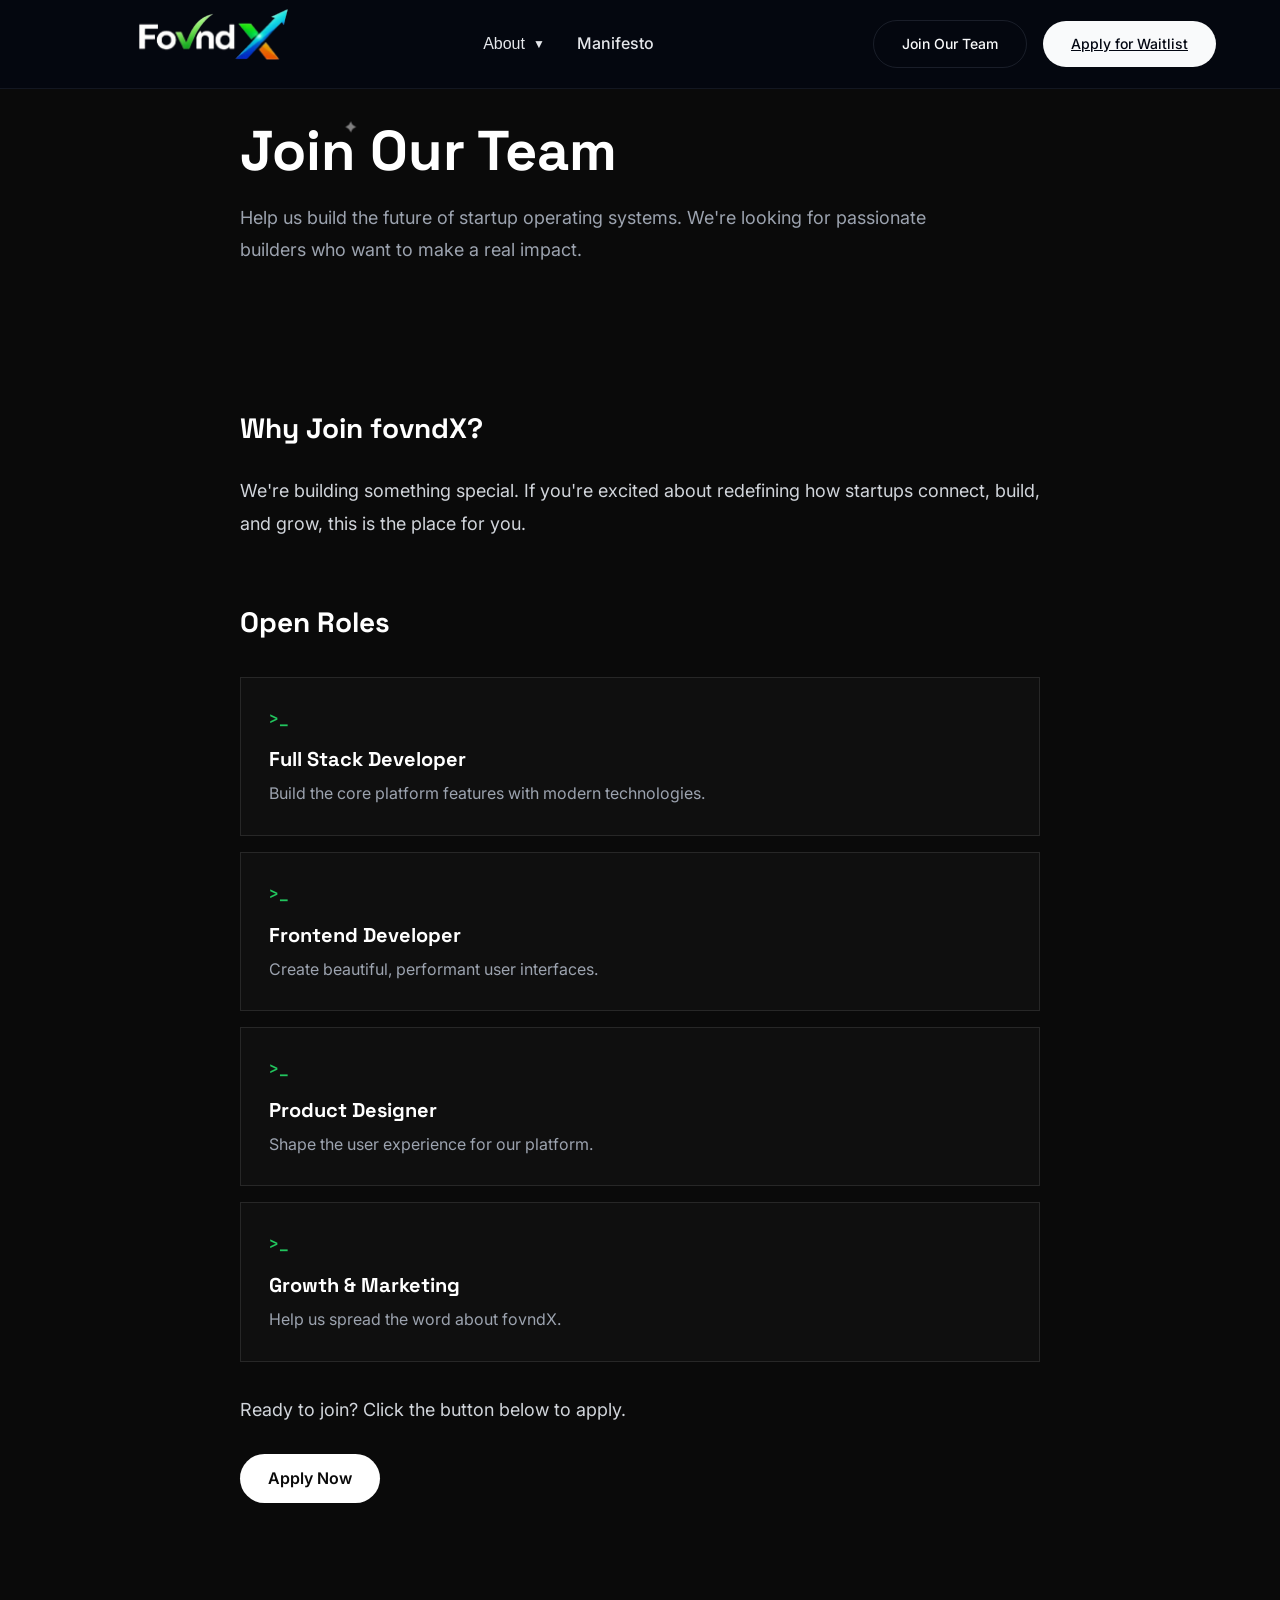
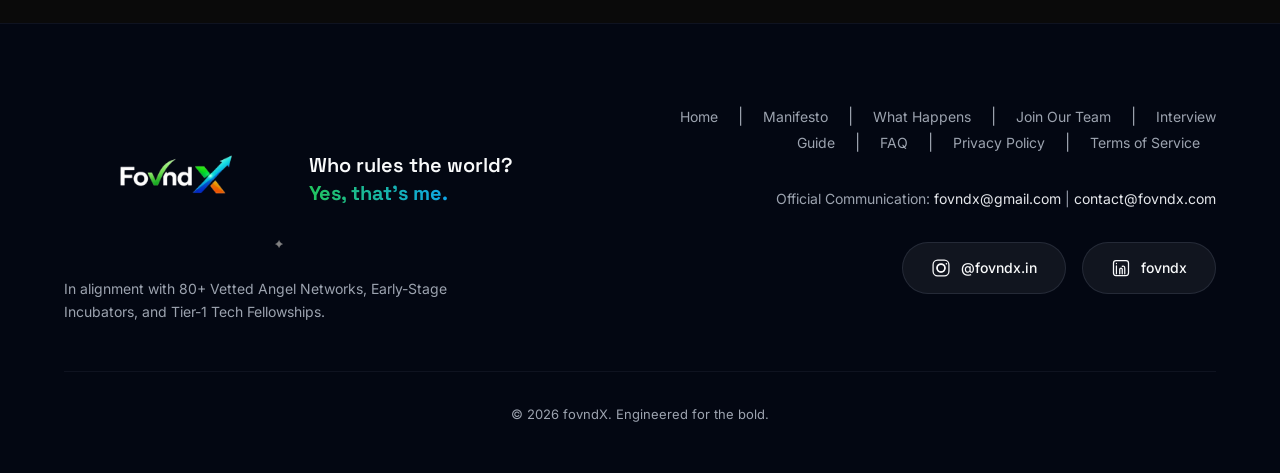
==== apply.html @ 173438e8 "Add files via upload" ====
<!DOCTYPE html>
<html lang="en">
<head>
    <meta charset="UTF-8">
    <meta name="viewport" content="width=device-width, initial-scale=1.0">
    <title>Join Our Team | fovndX</title>
    <link href="https://fonts.googleapis.com/css2?family=Inter:wght@300;400;500;600;700&family=Space+Grotesk:wght@400;500;600;700&family=JetBrains+Mono:wght@400;500;600;700&display=swap" rel="stylesheet">
    <link rel="stylesheet" href="styles.css">
</head>
<body>
    <!-- Navbar -->
    <nav class="navbar">
        <div class="container">
            <div class="navbar-content">
                <div class="logo">
                    <a href="index.html"><img src="fovndx-logo.png" alt="fovndX Logo" class="logo-img"></a>
                </div>
                <div class="nav-links">
                    <div class="nav-dropdown">
                        <button class="nav-dropdown-btn">About <span class="dropdown-arrow">▼</span></button>
                        <div class="nav-dropdown-menu">
                            <a href="what-happens.html" class="nav-dropdown-item">What Happens at fovndX?</a>
                            <a href="apply.html" class="nav-dropdown-item">Join Our Team</a>
                            <a href="interview-guide.html" class="nav-dropdown-item">Interview Guide</a>
                            <a href="faq.html" class="nav-dropdown-item">FAQ</a>
                        </div>
                    </div>
                    <a href="index.html#manifesto" class="nav-link">Manifesto</a>
                </div>
                <div class="nav-buttons">
                    <a href="https://docs.google.com/forms/d/e/1FAIpQLSdrwDmT7ADW0hNwKk0fHFYaaN4RCf4Vatu7eyeGnV5HH7CukA/viewform?usp=publish-editor" target="_blank" rel="noopener noreferrer" class="btn-secondary">Join Our Team</a>
                    <a href="apply.html" class="btn-waitlist">Apply for Waitlist</a>
                </div>
            </div>
        </div>
    </nav>

    <!-- Hero -->
    <section class="page-hero">
        <div class="container">
            <div class="page-hero-content">
                <h1 class="page-title">Join Our Team</h1>
                <p class="page-subtitle">Help us build the future of startup operating systems. We're looking for passionate builders who want to make a real impact.</p>
            </div>
        </div>
    </section>

    <!-- Content -->
    <section class="page-content">
        <div class="container">
            <div class="content-wrapper">
                <h2 class="section-heading">Why Join fovndX?</h2>
                <p class="content-paragraph">We're building something special. If you're excited about redefining how startups connect, build, and grow, this is the place for you.</p>
                
                <h2 class="section-heading">Open Roles</h2>
                <div class="apply-options">
                    <div class="apply-option">
                        <div class="apply-option-label">>_</div>
                        <div class="apply-option-title">Full Stack Developer</div>
                        <div class="apply-option-desc">Build the core platform features with modern technologies.</div>
                    </div>
                    <div class="apply-option">
                        <div class="apply-option-label">>_</div>
                        <div class="apply-option-title">Frontend Developer</div>
                        <div class="apply-option-desc">Create beautiful, performant user interfaces.</div>
                    </div>
                    <div class="apply-option">
                        <div class="apply-option-label">>_</div>
                        <div class="apply-option-title">Product Designer</div>
                        <div class="apply-option-desc">Shape the user experience for our platform.</div>
                    </div>
                    <div class="apply-option">
                        <div class="apply-option-label">>_</div>
                        <div class="apply-option-title">Growth & Marketing</div>
                        <div class="apply-option-desc">Help us spread the word about fovndX.</div>
                    </div>
                </div>

                <p class="content-paragraph">Ready to join? Click the button below to apply.</p>

                <a href="https://docs.google.com/forms/d/e/1FAIpQLSdrwDmT7ADW0hNwKk0fHFYaaN4RCf4Vatu7eyeGnV5HH7CukA/viewform?usp=publish-editor" target="_blank" class="btn-primary">Apply Now</a>
            </div>
        </div>
    </section>

    <!-- Footer -->
    <footer class="footer">
        <div class="container">
            <div class="footer-content">
                <div class="footer-top">
                    <div class="footer-left">
                        <div class="footer-logo-section">
                            <img src="fovndx-logo.png" alt="fovndX Logo" class="footer-logo-img">
                            <div class="footer-tagline">
                                Who rules the world?
                                <br>
                                <span class="tagline-highlight">Yes, that's me.</span>
                            </div>
                        </div>
                        <div class="footer-metrics">
                            <p>In alignment with 80+ Vetted Angel Networks, Early-Stage Incubators, and Tier-1 Tech Fellowships.</p>
                        </div>
                    </div>
                    <div class="footer-right">
                        <div class="footer-links">
                            <a href="index.html">Home</a>
                            <span>|</span>
                            <a href="index.html#manifesto">Manifesto</a>
                            <span>|</span>
                            <a href="what-happens.html">What Happens</a>
                            <span>|</span>
                            <a href="apply.html">Join Our Team</a>
                            <span>|</span>
                            <a href="interview-guide.html">Interview Guide</a>
                            <span>|</span>
                            <a href="faq.html">FAQ</a>
                            <span>|</span>
                            <a href="privacy.html">Privacy Policy</a>
                            <span>|</span>
                            <a href="terms.html">Terms of Service</a>
                        </div>
                        <div class="footer-contact">
                            <p>Official Communication: <a href="mailto:fovndx@gmail.com">fovndx@gmail.com</a> | <a href="mailto:contact@fovndx.com">contact@fovndx.com</a></p>
                        </div>
 <div class="footer-social">
                            <a href="https://www.instagram.com/fovndx.in?igsh=MXc3Mmk2a292dWlkcA==" target="_blank" rel="noopener noreferrer" class="social-link">
                                <svg class="social-icon" width="20" height="20" viewBox="0 0 24 24" fill="none" xmlns="http://www.w3.org/2000/svg">
                                    <path d="M12 7C9.23858 7 7 9.23858 7 12C7 14.7614 9.23858 17 12 17C14.7614 17 17 14.7614 17 12C17 9.23858 14.7614 7 12 7Z" stroke="currentColor" stroke-width="1.5"/>
                                    <path d="M18.5 8C18.8978 8 19.5 7.39782 19.5 7C19.5 6.60218 18.8978 6 18.5 6C18.1022 6 17.5 6.60218 17.5 7C17.5 7.39782 18.1022 8 18.5 8Z" fill="currentColor"/>
                                    <path d="M7.5 12C7.5 9.51472 9.51472 7.5 12 7.5C14.4853 7.5 16.5 9.51472 16.5 12C16.5 14.4853 14.4853 16.5 12 16.5C9.51472 16.5 7.5 14.4853 7.5 12Z" stroke="currentColor" stroke-width="1.5"/>
                                    <path d="M16 2.5H8C4.96243 2.5 2.5 4.96243 2.5 8V16C2.5 19.0376 4.96243 21.5 8 21.5H16C19.0376 21.5 21.5 19.0376 21.5 16V8C21.5 4.96243 19.0376 2.5 16 2.5Z" stroke="currentColor" stroke-width="1.5"/>
                                </svg>
                                <span class="social-text">@fovndx.in</span>
                            </a>
                            <a href="https://www.linkedin.com/company/fovndx/" target="_blank" rel="noopener noreferrer" class="social-link">
                                <svg class="social-icon" width="20" height="20" viewBox="0 0 24 24" fill="none" xmlns="http://www.w3.org/2000/svg">
                                    <path d="M6.5 9.5V19" stroke="currentColor" stroke-width="1.5" stroke-linecap="round"/>
                                    <path d="M6.5 6.5V6.6" stroke="currentColor" stroke-width="1.5" stroke-linecap="round"/>
                                    <path d="M10.5 19V13.5C10.5 11.5 13.5 11.5 13.5 13.5V19" stroke="currentColor" stroke-width="1.5" stroke-linecap="round"/>
                                    <path d="M13.5 10C14.5 9.5 16.5 9.5 16.5 12V19" stroke="currentColor" stroke-width="1.5" stroke-linecap="round"/>
                                    <path d="M6 3H18C19.6569 3 21 4.34315 21 6V18C21 19.6569 19.6569 21 18 21H6C4.34315 21 3 19.6569 3 18V6C3 4.34315 4.34315 3 6 3Z" stroke="currentColor" stroke-width="1.5"/>
                                </svg>
                                <span class="social-text">fovndx</span>
                            </a>
                        </div>
                    </div>
                </div>
                <div class="footer-copyright">
                    <p>© 2026 fovndX. Engineered for the bold.</p>
                </div>
            </div>
        </div>
    </footer>

    <script src="script.js"></script>
</body>
</html>
---- styles.css ----
* {
    margin: 0;
    padding: 0;
    box-sizing: border-box;
}

:root {
    --bg-primary: #030712;
    --bg-secondary: #020617;
    --bg-tertiary: #0f172a;
    --text-primary: #f9fafb;
    --text-secondary: #e5e7eb;
    --text-muted: #9ca3af;
    --border-color: rgba(148, 163, 184, 0.15);
    --border-subtle: rgba(148, 163, 184, 0.08);
    --glass-bg: rgba(15, 23, 42, 0.85);
    --glass-border: rgba(148, 163, 184, 0.1);
    --accent-primary: #22c55e;
    --accent-secondary: #4ade80;
    --accent-gradient: #22c55e;
    --shadow-soft: 0 10px 40px rgba(0, 0, 0, 0.4);
    --shadow-medium: 0 20px 60px rgba(0, 0, 0, 0.5);
}

html {
    scroll-behavior: smooth;
    -webkit-overflow-scrolling: touch;
    scroll-padding-top: 100px;
}

body {
    font-family: -apple-system, BlinkMacSystemFont, 'SF Pro Display', 'Inter', 'Helvetica Neue', sans-serif;
    background-color: var(--bg-primary);
    color: var(--text-primary);
    line-height: 1.6;
    overflow-x: hidden;
    margin: 0;
    padding: 0;
    -webkit-font-smoothing: antialiased;
    -moz-osx-font-smoothing: grayscale;
}

.container {
    max-width: 1200px;
    margin: 0 auto;
    padding: 0 24px;
}

/* Navbar */
.navbar {
    position: fixed;
    top: 0;
    left: 0;
    right: 0;
    z-index: 1000;
    background: rgba(3, 7, 18, 0.75);
    backdrop-filter: blur(20px);
    -webkit-backdrop-filter: blur(20px);
    border-bottom: 1px solid rgba(148, 163, 184, 0.1);
    margin: 0;
    padding: 0;
    transform: translateY(0);
    transition: all 0.5s cubic-bezier(0.25, 0.46, 0.45, 0.94);
}

.navbar.hidden {
    transform: translateY(-100%);
}

.navbar.scrolled {
    background: rgba(3, 7, 18, 0.92);
    border-bottom: 1px solid rgba(148, 163, 184, 0.15);
}

.navbar-content {
    display: flex;
    justify-content: space-between;
    align-items: center;
    padding: 0;
    height: 88px;
    transition: height 0.5s cubic-bezier(0.25, 0.46, 0.45, 0.94);
}

.navbar.scrolled .navbar-content {
    height: 72px;
}

.logo {
    display: flex;
    align-items: center;
}

.logo-img {
    width: 200px;
    height: auto;
    transform-origin: left;
    transform: scale(1.5);
    object-fit: contain;
    transition: transform 0.5s cubic-bezier(0.25, 0.46, 0.45, 0.94);
}

.navbar.scrolled .logo-img {
    transform: scale(1.3);
}

.nav-links {
    display: flex;
    gap: 8px;
}

.nav-dropdown {
    position: relative;
}

.nav-dropdown-btn {
    background: transparent;
    border: none;
    color: var(--text-secondary);
    font-size: 16px;
    font-weight: 500;
    cursor: pointer;
    display: flex;
    align-items: center;
    gap: 8px;
    padding: 8px 0;
    transition: color 0.3s ease;
}

.nav-dropdown-btn:hover {
    color: var(--text-primary);
}

.dropdown-arrow {
    font-size: 12px;
    transition: transform 0.3s ease;
}

.nav-dropdown:hover .dropdown-arrow {
    transform: rotate(180deg);
}

.nav-dropdown-menu {
    position: absolute;
    top: 100%;
    left: 0;
    margin-top: 8px;
    background: rgba(15, 23, 42, 0.6);
    backdrop-filter: blur(20px);
    -webkit-backdrop-filter: blur(20px);
    border: 1px solid var(--border-color);
    border-radius: 12px;
    min-width: 240px;
    padding: 8px 0;
    opacity: 0;
    visibility: hidden;
    transform: translateY(-10px);
    transition: all 0.3s ease;
    box-shadow: 0 10px 40px rgba(0,0,0,0.4);
    z-index: 1000;
}

.nav-dropdown:hover .nav-dropdown-menu {
    opacity: 1;
    visibility: visible;
    transform: translateY(0);
}

.nav-dropdown-item {
    display: block;
    padding: 12px 20px;
    color: var(--text-secondary);
    text-decoration: none;
    font-size: 15px;
    transition: all 0.2s ease;
}

.nav-dropdown-item:hover {
    color: var(--text-primary);
    background: rgba(34, 197, 94, 0.08);
}

.nav-link {
    color: var(--text-secondary);
    font-size: 16px;
    font-weight: 500;
    text-decoration: none;
    padding: 8px 0;
    transition: color 0.3s ease;
}

.nav-link:hover {
    color: var(--text-primary);
}

.nav-links {
    display: flex;
    gap: 32px;
    align-items: center;
}

.nav-role-btn {
    background: transparent;
    border: 1px solid transparent;
    color: var(--text-secondary);
    padding: 10px 20px;
    border-radius: 100px;
    font-size: 14px;
    font-weight: 500;
    cursor: pointer;
    transition: all 0.3s ease;
}

.nav-role-btn:hover {
    color: var(--text-primary);
    background: rgba(255, 255, 255, 0.05);
    border-color: rgba(255, 255, 255, 0.1);
}

.nav-role-btn.active {
    color: #22c55e;
    background: rgba(34, 197, 94, 0.1);
    border-color: rgba(34, 197, 94, 0.2);
}

.nav-buttons {
    display: flex;
    gap: 16px;
    align-items: center;
}

.btn-secondary {
    background: transparent;
    border: 1px solid var(--border-color);
    color: var(--text-primary);
    padding: 12px 28px;
    border-radius: 100px;
    font-size: 14px;
    font-weight: 500;
    cursor: pointer;
    transition: all 0.3s ease;
    text-decoration: none;
}

.btn-secondary:hover {
    background: var(--bg-tertiary);
    border-color: rgba(255, 255, 255, 0.15);
    transform: translateY(-1px);
}

.btn-waitlist {
    background: var(--text-primary);
    border: none;
    color: var(--bg-primary);
    padding: 12px 28px;
    border-radius: 100px;
    font-size: 14px;
    font-weight: 500;
    cursor: pointer;
    transition: all 0.3s ease;
}

.btn-waitlist:hover {
    transform: translateY(-1px);
    background: #e4e4e7;
}

.btn-primary {
    background: #ffffff;
    border: none;
    color: #000000;
    padding: 16px 40px;
    border-radius: 100px;
    font-size: 16px;
    font-weight: 700;
    cursor: pointer;
    transition: all 0.3s ease;
    text-decoration: none;
}

.btn-primary:hover {
    transform: translateY(-2px);
    box-shadow: 0 10px 40px rgba(255, 255, 255, 0.15);
    background: #f0f0f0;
}

/* Hero Section */
.hero {
    padding: 180px 0 120px;
    min-height: 100vh;
    display: flex;
    align-items: center;
    position: relative;
    overflow: hidden;
    background: radial-gradient(ellipse at top, #0a0a0a 0%, #000000 70%);
}

.hero::before {
    content: '';
    position: absolute;
    top: 0;
    left: 0;
    right: 0;
    bottom: 0;
    background: radial-gradient(circle at 50% -20%, rgba(255,255,255,0.03) 0%, transparent 50%);
    pointer-events: none;
}

/* Faded Background Text */
.faded-bg-text {
    position: absolute;
    inset: 0;
    pointer-events: none;
    z-index: 0;
    overflow: hidden;
    display: flex;
    flex-direction: column;
    justify-content: flex-start;
    align-items: center;
    padding-top: 120px;
    gap: 20px;
}

.bg-line {
    font-family: 'Space Grotesk', sans-serif;
    font-weight: 700;
    font-style: italic;
    font-size: clamp(60px, 12vw, 140px);
    color: transparent;
    white-space: nowrap;
    user-select: none;
    text-transform: uppercase;
    letter-spacing: 0.05em;
    background-image: 
        radial-gradient(circle, rgba(255,255,255,0.15) 1px, transparent 1px),
        linear-gradient(135deg, rgba(255,255,255,0.2), rgba(200,200,200,0.12), rgba(255,255,255,0.2));
    background-size: 8px 8px, 200% 200%;
    -webkit-background-clip: text;
    background-clip: text;
    width: max-content;
    animation: 
        gradientPulse 8s ease-in-out infinite,
        scrollLeft 35s linear infinite;
    opacity: 0.3;
}

.line-2 {
    animation: 
        gradientPulse 8s ease-in-out infinite reverse,
        scrollRight 35s linear infinite;
}

@keyframes scrollLeft {
    0% {
        transform: translateX(0);
    }
    100% {
        transform: translateX(-50%);
    }
}

@keyframes scrollRight {
    0% {
        transform: translateX(-50%);
    }
    100% {
        transform: translateX(0);
    }
}

@keyframes gradientPulse {
    0%, 100% {
        background-position: 0% 0%, 0% 0%;
    }
    50% {
        background-position: 100% 100%, 100% 100%;
    }
}

.hero-content {
    text-align: center;
    max-width: 1100px;
    margin: 0 auto;
    position: relative;
    z-index: 10;
}

.hero-tagline {
    margin-bottom: 28px;
}

.hero-pill {
    display: inline-block;
    background: rgba(34, 197, 94, 0.1);
    border: 1px solid rgba(34, 197, 94, 0.2);
    padding: 10px 24px;
    border-radius: 100px;
    font-size: 12px;
    font-weight: 700;
    text-transform: uppercase;
    letter-spacing: 0.15em;
    color: #22c55e;
}

@keyframes goldShine {
    0%, 100% {
        background-position: 0% 50%;
    }
    50% {
        background-position: 100% 50%;
    }
}

.hero-headline {
    display: flex;
    flex-direction: column;
    align-items: center;
    justify-content: center;
}

.hero-headline h1 {
    font-size: clamp(36px, 7vw, 96px);
    font-weight: 700;
    line-height: 0.95;
    letter-spacing: -0.03em;
    margin-bottom: 16px;
}

.hero-headline h1:first-child {
    font-family: 'Inter', sans-serif;
    font-weight: 900;
    white-space: nowrap;
}

.hero-headline h1:last-child {
    font-family: 'Space Grotesk', sans-serif;
}

.gradient-text {
    background: var(--accent-primary);
    -webkit-background-clip: text;
    -webkit-text-fill-color: transparent;
    background-clip: text;
}

.hero-subheadline {
    font-size: 18px;
    color: var(--text-primary);
    max-width: 720px;
    margin: 32px auto 56px;
    line-height: 1.8;
}

/* Interaction Matrix */
.interaction-matrix {
    background: rgba(10, 10, 10, 0.8);
    backdrop-filter: blur(40px);
    border: 1px solid var(--border-color);
    border-radius: 32px;
    padding: 48px;
    max-width: 640px;
    margin: 0 auto;
    box-shadow: var(--shadow-soft), var(--shadow-glow);
    position: relative;
    overflow: hidden;
}

.interaction-matrix::before {
    content: '';
    position: absolute;
    inset: 0;
    background: radial-gradient(circle at 50% 0%, rgba(255,255,255,0.03) 0%, transparent 50%);
    opacity: 0;
    transition: opacity 0.5s ease;
    pointer-events: none;
}

.interaction-matrix:hover::before {
    opacity: 1;
}

.role-tabs {
    display: flex;
    gap: 8px;
    margin-bottom: 24px;
    background: rgba(255,255,255,0.03);
    padding: 6px;
    border-radius: 16px;
    border: 1px solid var(--border-subtle);
}

.role-tab {
    flex: 1;
    background: transparent;
    border: none;
    color: var(--text-secondary);
    padding: 12px 20px;
    border-radius: 12px;
    font-size: 14px;
    font-weight: 500;
    cursor: pointer;
    transition: all 0.3s ease;
}

.role-tab:hover {
    color: var(--text-primary);
    background: rgba(255,255,255,0.04);
}

.role-tab.active {
    background: rgba(255,255,255,0.08);
    color: var(--text-primary);
}

.email-input-container {
    display: flex;
    gap: 12px;
}

.email-input {
    flex: 1;
    background: rgba(255,255,255,0.04);
    border: 1px solid var(--border-subtle);
    color: var(--text-primary);
    padding: 16px 20px;
    border-radius: 16px;
    font-size: 16px;
    outline: none;
    transition: all 0.3s ease;
}

.email-input::placeholder {
    color: var(--text-muted);
}

.email-input:focus {
    border-color: rgba(255,255,255,0.2);
    background: rgba(255,255,255,0.06);
}

.micro-consent {
    margin-top: 20px;
    font-size: 13px;
    color: var(--text-muted);
}

/* Scroll Animations */
.scroll-animate {
    opacity: 0;
    transform: translateY(30px);
    transition: opacity 0.8s cubic-bezier(0.25, 0.46, 0.45, 0.94),
                transform 0.8s cubic-bezier(0.25, 0.46, 0.45, 0.94);
}

.scroll-animate.visible {
    opacity: 1;
    transform: translateY(0);
}

.scroll-animate-left {
    opacity: 0;
    transform: translateX(-30px);
    transition: opacity 0.8s cubic-bezier(0.25, 0.46, 0.45, 0.94),
                transform 0.8s cubic-bezier(0.25, 0.46, 0.45, 0.94);
}

.scroll-animate-left.visible {
    opacity: 1;
    transform: translateX(0);
}

.scroll-animate-right {
    opacity: 0;
    transform: translateX(30px);
    transition: opacity 0.8s cubic-bezier(0.25, 0.46, 0.45, 0.94),
                transform 0.8s cubic-bezier(0.25, 0.46, 0.45, 0.94);
}

.scroll-animate-right.visible {
    opacity: 1;
    transform: translateX(0);
}

.scroll-animate-up {
    opacity: 0;
    transform: translateY(40px);
    transition: opacity 0.8s cubic-bezier(0.25, 0.46, 0.45, 0.94),
                transform 0.8s cubic-bezier(0.25, 0.46, 0.45, 0.94);
}

.scroll-animate-up.visible {
    opacity: 1;
    transform: translateY(0);
}

.scroll-animate-scale {
    opacity: 0;
    transform: scale(0.95);
    transition: opacity 0.8s cubic-bezier(0.25, 0.46, 0.45, 0.94),
                transform 0.8s cubic-bezier(0.25, 0.46, 0.45, 0.94);
}

.scroll-animate-scale.visible {
    opacity: 1;
    transform: scale(1);
}

/* Infrastructure Shift */
.infrastructure-shift {
    padding: 120px 0;
    background: var(--bg-primary);
    position: relative;
}

.infrastructure-shift::before {
    content: '';
    position: absolute;
    top: 0;
    left: 0;
    right: 0;
    bottom: 0;
    background: radial-gradient(circle at 20% 50%, rgba(255,255,255,0.02) 0%, transparent 50%);
    pointer-events: none;
}

.infrastructure-shift .shift-content {
    background: linear-gradient(145deg, rgba(10, 10, 10, 0.6), rgba(5, 5, 5, 0.8));
    border: 1px solid var(--border-color);
    border-radius: 40px;
    padding: 80px;
    display: grid;
    grid-template-columns: 1.1fr 0.9fr;
    gap: 80px;
    align-items: center;
    position: relative;
    overflow: hidden;
}

.infrastructure-shift .shift-content::before {
    content: '';
    position: absolute;
    inset: 0;
    background: radial-gradient(circle at 0% 0%, rgba(255,255,255,0.03) 0%, transparent 40%);
    pointer-events: none;
}

.shift-left {
    display: flex;
    flex-direction: column;
    position: relative;
    z-index: 1;
}

.eyebrow {
    font-size: 12px;
    color: #22c55e;
    letter-spacing: 0.15em;
    text-transform: uppercase;
    margin-bottom: 20px;
    font-weight: 700;
}

@keyframes eyebrowShine {
    0%, 100% {
        background-position: 0% 50%;
    }
    50% {
        background-position: 100% 50%;
    }
}

.shift-heading {
    font-size: clamp(36px, 4vw, 52px);
    font-weight: 600;
    line-height: 1.1;
    margin-bottom: 32px;
    letter-spacing: -0.02em;
}

.roast-body p {
    font-size: 18px;
    color: var(--text-secondary);
    margin-bottom: 24px;
    line-height: 1.7;
}

.roast-closing {
    font-size: 18px !important;
    color: var(--text-primary) !important;
    margin-top: 40px;
    padding-top: 40px;
    border-top: 1px solid var(--border-subtle);
}

.shift-right {
    display: flex;
    justify-content: center;
    position: relative;
    z-index: 1;
}

.comparison-card {
    background: rgba(255,255,255,0.02);
    border: 1px solid var(--border-color);
    border-radius: 32px;
    padding: 40px;
    width: 100%;
    position: relative;
    overflow: hidden;
}

.comparison-card::before {
    content: '';
    position: absolute;
    top: 0;
    left: 0;
    right: 0;
    bottom: 0;
    background: var(--accent-gradient);
    opacity: 0.03;
    pointer-events: none;
}

.comparison-header {
    display: flex;
    justify-content: space-between;
    margin-bottom: 32px;
    padding-bottom: 24px;
    border-bottom: 1px solid var(--border-subtle);
}

.comparison-badge {
    font-size: 11px;
    font-weight: 600;
    padding: 8px 16px;
    border-radius: 100px;
    background: rgba(255,255,255,0.04);
    color: var(--text-secondary);
    text-transform: uppercase;
    letter-spacing: 0.1em;
}

.comparison-badge.badge-fovndx {
    background: #ffffff;
    color: #000000;
    font-weight: 800;
}

.comparison-item {
    display: flex;
    align-items: center;
    justify-content: space-between;
    padding: 16px 0;
    gap: 12px;
}

.comparison-left-item,
.comparison-right-item {
    display: flex;
    align-items: center;
    gap: 12px;
    flex: 1;
}

.comparison-left-item {
    justify-content: flex-start;
}

.comparison-right-item {
    justify-content: flex-end;
}

.comparison-icon {
    display: flex;
    align-items: center;
    justify-content: center;
}

.comparison-icon svg {
    display: block;
}

.comparison-icon.icon-bad {
    opacity: 0.4;
}

.comparison-icon.icon-bad svg {
    stroke: var(--text-secondary);
}

.comparison-icon.icon-good {
    opacity: 0.9;
}

.comparison-text {
    font-size: 15px;
    font-weight: 500;
}

.comparison-left-item .comparison-text {
    color: var(--text-secondary);
}

.comparison-right-item .comparison-text {
    color: var(--text-primary);
}

.comparison-arrow {
    font-size: 18px;
    background: var(--accent-gradient);
    -webkit-background-clip: text;
    -webkit-text-fill-color: transparent;
    background-clip: text;
    font-weight: 500;
}

.comparison-stats {
    display: grid;
    grid-template-columns: repeat(3, 1fr);
    gap: 12px;
    margin-top: 32px;
    padding-top: 32px;
    border-top: 1px solid var(--border-subtle);
}

.stat-card {
    background: rgba(255,255,255,0.02);
    border: 1px solid var(--border-subtle);
    border-radius: 20px;
    padding: 24px 16px;
    text-align: center;
    transition: all 0.3s ease;
}

.stat-card:hover {
    border-color: var(--accent-green);
    box-shadow: 0 0 30px rgba(34, 197, 94, 0.1);
    transform: translateY(-4px);
    background: rgba(255,255,255,0.04);
}

.stat-icon {
    margin-bottom: 8px;
}

.stat-icon svg {
    display: block;
    margin: 0 auto;
}

.stat-label {
    font-size: 12px;
    font-weight: 500;
    color: var(--text-secondary);
    text-transform: uppercase;
    letter-spacing: 0.08em;
}

/* Founder's Note */
.founders-note {
    padding: 140px 0;
    position: relative;
    background: linear-gradient(180deg, var(--bg-primary) 0%, rgba(34, 197, 94, 0.02) 50%, var(--bg-primary) 100%);
}

.founders-note::before {
    content: '';
    position: absolute;
    top: 0;
    left: 0;
    right: 0;
    bottom: 0;
    background: 
        radial-gradient(circle at 20% 20%, rgba(34, 197, 94, 0.03) 0%, transparent 40%),
        radial-gradient(circle at 80% 80%, rgba(14, 165, 233, 0.03) 0%, transparent 40%);
    pointer-events: none;
}

.note-content {
    max-width: 1100px;
    margin: 0 auto;
    position: relative;
    z-index: 1;
}

.founders-grid {
    display: grid;
    grid-template-columns: 1.3fr 0.7fr;
    gap: 80px;
    align-items: start;
}

.founder-badge {
    display: inline-block;
    color: #22c55e;
    font-size: 11px;
    font-weight: 700;
    text-transform: uppercase;
    letter-spacing: 0.25em;
    padding: 10px 24px;
    border: 1px solid rgba(34, 197, 94, 0.3);
    border-radius: 100px;
    margin-bottom: 32px;
    background: rgba(34, 197, 94, 0.05);
}

.founder-left {
    text-align: left;
}

.founders-note .section-title {
    font-size: clamp(28px, 4vw, 44px);
    font-weight: 700;
    text-align: left;
    margin-bottom: 40px;
    letter-spacing: -0.03em;
    line-height: 1.2;
}

.founder-right {
    position: sticky;
    top: 120px;
}

.founder-stats-card {
    background: linear-gradient(145deg, rgba(10, 10, 10, 0.95), rgba(15, 15, 15, 0.98));
    border: 1px solid rgba(255, 255, 255, 0.08);
    border-radius: 24px;
    padding: 48px 36px;
    position: relative;
    overflow: hidden;
}

.founder-stats-card::before {
    content: '';
    position: absolute;
    top: 0;
    left: 0;
    right: 0;
    height: 2px;
    background: linear-gradient(90deg, #22c55e, #0ea5e9);
    opacity: 0.6;
}

.stats-title {
    font-size: 18px;
    font-weight: 700;
    margin-bottom: 36px;
    color: var(--text-primary);
    letter-spacing: -0.01em;
}

.stat-item {
    display: flex;
    align-items: center;
    gap: 20px;
    padding: 20px 0;
    border-bottom: 1px solid rgba(255, 255, 255, 0.06);
    transition: all 0.3s ease;
}

.stat-item:last-of-type {
    border-bottom: none;
    margin-bottom: 12px;
}

.stat-item:hover {
    transform: translateX(8px);
    padding-left: 8px;
}

.stat-number {
    font-family: 'JetBrains Mono', monospace;
    font-size: 22px;
    font-weight: 800;
    color: #22c55e;
    min-width: 44px;
    letter-spacing: -0.02em;
}

.stat-text {
    font-size: 15px;
    font-weight: 500;
    color: var(--text-secondary);
    letter-spacing: -0.01em;
}

.founder-cta {
    margin-top: 36px;
    padding-top: 36px;
    border-top: 1px solid rgba(255, 255, 255, 0.08);
}

.quote-container {
    background: rgba(10, 10, 10, 0.6);
    border: 1px solid rgba(255, 255, 255, 0.06);
    border-radius: 20px;
    padding: 56px 48px;
    position: relative;
    overflow: hidden;
}

.quote-container::before {
    content: '';
    position: absolute;
    top: 0;
    left: 0;
    right: 0;
    height: 1px;
    background: linear-gradient(90deg, transparent, rgba(34, 197, 94, 0.3), transparent);
}

.quote-container::after {
    content: '';
    position: absolute;
    inset: 0;
    background: radial-gradient(circle at 10% 0%, rgba(34, 197, 94, 0.04) 0%, transparent 40%);
    pointer-events: none;
}

.quote-marks {
    font-size: 72px;
    font-weight: 800;
    color: rgba(255, 255, 255, 0.06);
    line-height: 1;
    margin-bottom: 16px;
    font-family: 'Georgia', serif;
    display: inline-block;
}

.quote-content {
    position: relative;
    z-index: 1;
}

.quote-line {
    font-size: clamp(15px, 1.8vw, 18px);
    line-height: 1.8;
    color: var(--text-secondary);
    margin: 0 0 20px 0;
    padding: 0;
    transition: all 0.3s ease;
    letter-spacing: -0.01em;
}

.quote-line:last-of-type {
    margin-bottom: 0;
}

.quote-line.highlight {
    font-size: clamp(17px, 2.1vw, 20px);
    color: var(--text-primary);
    font-weight: 600;
    margin: 28px 0;
    padding: 20px 0;
    border-top: 1px solid rgba(255, 255, 255, 0.06);
    border-bottom: 1px solid rgba(255, 255, 255, 0.06);
}

.quote-footer {
    margin-top: 56px;
    padding-top: 40px;
    border-top: 1px solid rgba(255, 255, 255, 0.08);
}

.founder-info {
    display: flex;
    align-items: center;
    gap: 24px;
    padding: 20px;
}

.founder-info:hover {
    /* No hover effects */
}

.founder-avatar {
    width: 64px;
    height: 64px;
    border-radius: 18px;
    background: var(--accent-primary);
    display: flex;
    align-items: center;
    justify-content: center;
    font-family: 'Space Grotesk', sans-serif;
    font-weight: 900;
    font-size: 22px;
    color: #030712;
}

/* Founders Note Section - Removed duplicates */

/* Careers Section */
.careers {
    padding: 120px 0;
    background: linear-gradient(180deg, var(--bg-primary) 0%, var(--bg-secondary) 100%);
    position: relative;
}

.careers::before {
    content: '';
    position: absolute;
    top: 0;
    left: 0;
    right: 0;
    bottom: 0;
    background: radial-gradient(circle at 50% 100%, rgba(255,255,255,0.02) 0%, transparent 50%);
    pointer-events: none;
}

.careers-content {
    text-align: center;
    max-width: 900px;
    margin: 0 auto;
    position: relative;
    z-index: 1;
}

.careers-benefits {
    display: grid;
    grid-template-columns: repeat(auto-fit, minmax(280px, 1fr));
    gap: 24px;
    margin: 56px 0;
}

.benefit-card {
    background: rgba(10, 10, 10, 0.6);
    border: 1px solid var(--border-color);
    border-radius: 32px;
    padding: 40px 32px;
    text-align: center;
    transition: all 0.4s cubic-bezier(0.25, 0.46, 0.45, 0.94);
    position: relative;
    overflow: hidden;
}

.benefit-card::before {
    content: '';
    position: absolute;
    top: 0;
    left: 0;
    right: 0;
    bottom: 0;
    background: var(--accent-gradient);
    opacity: 0;
    pointer-events: none;
    transition: opacity 0.4s ease;
}

.benefit-card:hover {
    transform: translateY(-8px);
    border-color: var(--accent-blue);
    background: rgba(255,255,255,0.04);
    box-shadow: 0 0 40px rgba(14, 165, 233, 0.1);
}

.benefit-card:hover::before {
    opacity: 0.03;
}

.benefit-icon {
    margin-bottom: 20px;
}

.benefit-icon svg {
    display: block;
    margin: 0 auto;
}

.benefit-card h3 {
    font-size: 20px;
    font-weight: 600;
    margin-bottom: 12px;
}

.benefit-card p {
    font-size: 15px;
    color: var(--text-secondary);
    line-height: 1.6;
}

.careers-cta {
    display: flex;
    flex-direction: column;
    align-items: center;
    gap: 16px;
}

.careers-cta .btn-primary {
    text-decoration: none;
    display: inline-block;
}

/* ============================================
   YC-INSPIRED PAGE STYLES (DARK THEME)
   ============================================ */

/* Page Hero - Clean & Simple */
.page-hero {
    padding: 120px 0 80px;
    background: #0a0a0a;
}

.page-hero-content {
    text-align: left;
    max-width: 800px;
    margin: 0 auto;
}

.page-title {
    font-size: clamp(2.5rem, 5vw, 3.5rem);
    font-family: 'Space Grotesk', sans-serif;
    font-weight: 700;
    line-height: 1.1;
    margin: 0 0 20px 0;
    color: #ffffff;
}

.page-subtitle {
    font-size: 1.125rem;
    color: #9ca3af;
    line-height: 1.8;
    max-width: 700px;
}

/* Page Content - Clean Readable Layout */
.page-content {
    padding: 60px 0 120px;
    background: #0a0a0a;
}

.content-wrapper {
    max-width: 800px;
    margin: 0 auto;
}

/* Section Heading */
.section-heading {
    font-size: 1.75rem;
    font-weight: 700;
    font-family: 'Space Grotesk', sans-serif;
    color: #ffffff;
    margin: 60px 0 24px 0;
}

.section-heading:first-of-type {
    margin-top: 0;
}

/* Paragraph */
.content-paragraph {
    font-size: 1.125rem;
    color: #d1d5db;
    line-height: 1.8;
    margin: 0 0 28px 0;
}

/* List Style */
.content-list {
    margin: 0 0 28px 0;
    padding-left: 24px;
}

.content-list li {
    font-size: 1.125rem;
    color: #d1d5db;
    line-height: 1.8;
    margin-bottom: 12px;
}

/* Steps - Clean Numbered Items */
.step-item {
    margin: 0 0 48px 0;
}

.step-number {
    font-family: 'JetBrains Mono', monospace;
    font-size: 0.875rem;
    color: #22c55e;
    font-weight: 700;
    margin-bottom: 12px;
    letter-spacing: 0.05em;
}

.step-title {
    font-size: 1.5rem;
    font-weight: 700;
    font-family: 'Space Grotesk', sans-serif;
    color: #ffffff;
    margin-bottom: 12px;
}

.step-desc {
    font-size: 1.125rem;
    color: #d1d5db;
    line-height: 1.8;
}

/* Protection Grid - Simple Boxes */
.protection-grid {
    display: grid;
    grid-template-columns: 1fr;
    gap: 20px;
    margin: 24px 0 0 0;
}

.protection-item {
    padding: 24px;
    border-left: 3px solid #22c55e;
    background: rgba(255,255,255,0.02);
}

.protection-label {
    font-weight: 700;
    font-size: 1.125rem;
    color: #ffffff;
    margin-bottom: 8px;
}

.protection-desc {
    font-size: 1rem;
    color: #9ca3af;
    line-height: 1.7;
}

/* Bottom Line Box - Simple Highlight */
.bottom-line-box {
    margin-top: 48px;
    padding: 28px;
    border-top: 1px solid rgba(255,255,255,0.1);
    border-bottom: 1px solid rgba(255,255,255,0.1);
}

.bottom-line-text {
    color: #ffffff;
    font-size: 1.125rem;
    font-weight: 600;
    line-height: 1.7;
}

.bottom-line-label {
    color: #22c55e;
    font-family: 'JetBrains Mono', monospace;
}

/* Apply Page Options */
.apply-options {
    display: grid;
    grid-template-columns: 1fr;
    gap: 16px;
    margin: 32px 0;
}

.apply-option {
    padding: 28px;
    border: 1px solid rgba(255,255,255,0.1);
    background: rgba(255,255,255,0.02);
    cursor: pointer;
    transition: all 0.2s ease;
}

.apply-option:hover {
    border-color: #22c55e;
    background: rgba(34,197,94,0.05);
}

.apply-option-label {
    font-family: 'JetBrains Mono', monospace;
    font-size: 1rem;
    color: #22c55e;
    font-weight: 700;
    margin-bottom: 12px;
}

.apply-option-title {
    color: #ffffff;
    font-size: 1.25rem;
    font-weight: 700;
    margin-bottom: 6px;
    font-family: 'Space Grotesk', sans-serif;
}

.apply-option-desc {
    color: #9ca3af;
    line-height: 1.6;
    font-size: 1rem;
}

/* Interview Guide Items */
.guide-item {
    margin: 0 0 40px 0;
    padding-left: 28px;
    border-left: 2px solid rgba(255,255,255,0.1);
}

.guide-number {
    display: inline-block;
    font-family: 'JetBrains Mono', monospace;
    font-weight: 700;
    font-size: 0.875rem;
    color: #22c55e;
    margin-bottom: 12px;
}

.guide-content h3 {
    font-size: 1.25rem;
    color: #ffffff;
    font-weight: 700;
    margin-bottom: 8px;
    font-family: 'Space Grotesk', sans-serif;
}

.guide-content p {
    font-size: 1.0625rem;
    color: #d1d5db;
    line-height: 1.7;
}

/* FAQ Page Items */
.faq-item {
    margin: 0 0 36px 0;
}

.faq-question {
    font-size: 1.25rem;
    font-weight: 700;
    color: #ffffff;
    margin-bottom: 12px;
    font-family: 'Space Grotesk', sans-serif;
}

.faq-answer {
    font-size: 1.0625rem;
    color: #9ca3af;
    line-height: 1.8;
    padding-left: 0;
    border-left: none;
}

/* CTA Button */
.btn-primary {
    display: inline-block;
    padding: 12px 28px;
    background: #ffffff;
    color: #0a0a0a;
    font-size: 1rem;
    font-weight: 600;
    text-decoration: none;
    border: none;
    cursor: pointer;
    transition: all 0.2s ease;
}

.btn-primary:hover {
    background: #e5e5e5;
    transform: translateY(-2px);
}

/* Base responsive improvements */
* {
    -webkit-tap-highlight-color: transparent;
}

/* Responsive */
@media (max-width: 1024px) {
    .nav-links {
        display: none;
    }
}

@media (max-width: 768px) {
    .page-hero {
        padding: 120px 0 60px;
    }
    .protection-grid {
        grid-template-columns: 1fr;
    }
    .apply-options {
        grid-template-columns: 1fr;
    }
    .footer-top {
        flex-direction: column;
        gap: 32px;
    }
    .guide-item {
        flex-direction: column;
        align-items: flex-start;
    }
    .nav-buttons .btn-secondary {
        display: none;
    }
    .btn-primary, .btn-secondary, .btn-waitlist {
        min-height: 48px;
        padding: 12px 24px;
        font-size: 16px;
    }
}

@media (max-width: 480px) {
    .container {
        padding: 0 16px;
    }
    .hero {
        padding: 100px 0 50px;
    }
    .hero-headline h1 {
        font-size: clamp(24px, 10vw, 36px);
    }
    .role-tabs {
        flex-direction: column;
        gap: 8px;
    }
    .role-tab {
        min-height: 44px;
        padding: 12px 16px;
        font-size: 14px;
    }
    .email-input {
        min-height: 48px;
        padding: 12px 16px;
        font-size: 16px;
    }
}
.footer {
    padding: 80px 0 48px;
    background: var(--bg-primary);
    border-top: 1px solid var(--border-subtle);
    position: relative;
}

.footer-content {
    display: flex;
    flex-direction: column;
}

.footer-top {
    display: flex;
    justify-content: space-between;
    align-items: flex-start;
    gap: 48px;
    margin-bottom: 48px;
}

.footer-left {
    flex: 1;
    text-align: left;
}

.footer-right {
    flex: 1;
    text-align: right;
}

.footer-logo-section {
    display: flex;
    align-items: center;
    gap: 20px;
    margin-bottom: 24px;
}

.footer-logo {
    margin-bottom: 24px;
}

.footer-logo-img {
    height: 150px;
    width: auto;
}

.footer-tagline {
    font-family: 'Space Grotesk', sans-serif;
    font-size: 20px;
    font-weight: 600;
    color: var(--text-primary);
    line-height: 1.4;
}

.tagline-highlight {
    background: linear-gradient(90deg, #22c55e, #0ea5e9);
    -webkit-background-clip: text;
    -webkit-text-fill-color: transparent;
    background-clip: text;
    font-weight: 800;
}

.footer-metrics {
    margin-bottom: 0;
    color: var(--text-muted);
    font-size: 14px;
    max-width: 400px;
}

.footer-links {
    margin-bottom: 32px;
}

.footer-links a {
    color: var(--text-muted);
    text-decoration: none;
    margin: 0 16px;
    font-size: 14px;
    transition: color 0.3s ease;
}

.footer-links a:hover {
    background: var(--accent-gradient);
    -webkit-background-clip: text;
    -webkit-text-fill-color: transparent;
    background-clip: text;
}

.footer-links span {
    color: var(--text-muted);
}

.footer-contact {
    margin-bottom: 32px;
    color: var(--text-muted);
    font-size: 14px;
}

.footer-contact a {
    color: var(--text-secondary);
    text-decoration: none;
    transition: color 0.3s ease;
}

.footer-contact a:hover {
    color: var(--text-primary);
}

.footer-social {
    margin-bottom: 0;
    display: flex;
    gap: 16px;
    justify-content: flex-end;
}

.social-link {
    display: inline-flex;
    align-items: center;
    gap: 10px;
    padding: 14px 28px;
    background: rgba(255,255,255,0.06);
    color: var(--text-primary);
    text-decoration: none;
    border-radius: 100px;
    font-weight: 500;
    transition: all 0.3s ease;
    border: 1px solid var(--border-color);
}

.social-link:hover {
    transform: translateY(-2px);
    background: rgba(255,255,255,0.1);
    border-color: rgba(34, 197, 94, 0.3);
}

.social-icon {
    width: 20px;
    height: 20px;
    flex-shrink: 0;
}

.social-text {
    font-size: 14px;
}

.footer-copyright {
    color: var(--text-muted);
    font-size: 13px;
    text-align: center;
    padding-top: 32px;
    border-top: 1px solid var(--border-subtle);
}

/* Responsive Design */
@media (max-width: 1024px) {
    .nav-links {
        display: none;
    }

    .nav-buttons {
        gap: 12px;
    }

    .btn-secondary, .btn-waitlist {
        padding: 10px 20px;
        font-size: 14px;
    }

    .infrastructure-shift .shift-content {
        grid-template-columns: 1fr;
        gap: 48px;
        padding: 48px;
    }

    .hero-headline h1 {
        font-size: clamp(40px, 8vw, 64px);
    }

    .bg-line {
        font-size: clamp(48px, 10vw, 100px);
    }

    .faded-bg-text {
        padding-top: 100px;
    }
}

@media (max-width: 768px) {
    .container {
        padding: 0 16px;
    }

    .navbar-content {
        height: 72px;
    }

    .navbar.scrolled .navbar-content {
        height: 64px;
    }

    .logo-img {
        transform: scale(1.1);
        width: 120px;
    }

    .nav-buttons .btn-secondary {
        display: none;
    }

    .hero {
        padding: 110px 0 70px;
    }

    .hero-pill {
        font-size: 10px;
        padding: 8px 14px;
        letter-spacing: 0.1em;
    }

    .hero-headline h1 {
        font-size: clamp(24px, 10vw, 40px);
        letter-spacing: -0.02em;
        line-height: 1.1;
    }

    .hero-headline h1:first-child {
        white-space: normal;
        text-align: center;
    }

    .hero-subheadline {
        font-size: 14px;
        max-width: 100%;
        margin: 24px auto 40px;
    }

    .interaction-matrix {
        padding: 24px 16px;
        border-radius: 24px;
    }

    .role-tabs {
        flex-direction: column;
        gap: 8px;
        margin-bottom: 20px;
    }

    .role-tab {
        font-size: 13px;
        padding: 10px 16px;
    }

    .email-input-container {
        flex-direction: column;
        gap: 10px;
    }

    .email-input {
        font-size: 14px;
        padding: 12px 16px;
    }

    .btn-primary {
        padding: 12px 24px;
        font-size: 14px;
        width: 100%;
    }

    .micro-consent {
        font-size: 11px;
        line-height: 1.5;
    }

    .infrastructure-shift {
        padding: 80px 0;
    }

    .infrastructure-shift .shift-content {
        padding: 28px 16px;
        border-radius: 24px;
    }

    .shift-heading {
        font-size: clamp(22px, 6vw, 32px);
    }

    .roast-body p {
        font-size: 15px;
    }

    .roast-closing {
        font-size: 15px !important;
        margin-top: 28px;
        padding-top: 28px;
    }

    .comparison-card {
        padding: 24px 16px;
        border-radius: 24px;
    }

    .comparison-header {
        margin-bottom: 20px;
        padding-bottom: 20px;
    }

    .comparison-badge {
        font-size: 10px;
        padding: 6px 12px;
    }

    .comparison-item {
        padding: 12px 0;
    }

    .comparison-text {
        font-size: 13px;
    }

    .comparison-icon svg {
        width: 20px;
        height: 20px;
    }

    .comparison-stats {
        grid-template-columns: 1fr;
        gap: 12px;
        margin-top: 24px;
        padding-top: 24px;
    }

    .stat-card {
        padding: 20px 12px;
        border-radius: 16px;
    }

    .stat-label {
        font-size: 11px;
    }

    .founders-note {
        padding: 80px 0;
    }

    .founders-grid {
        grid-template-columns: 1fr;
        gap: 40px;
    }

    .founder-right {
        position: static;
    }

    .founders-note .section-title {
        text-align: center;
        margin-bottom: 32px;
    }

    .founder-left {
        text-align: center;
    }

    .quote-container {
        padding: 40px 24px;
        border-radius: 24px;
        text-align: left;
    }

    .quote-marks {
        font-size: 56px;
    }

    .quote-line {
        font-size: 15px;
        margin-bottom: 16px;
    }

    .quote-line.highlight {
        font-size: 17px;
    }

    .quote-footer {
        margin-top: 32px;
        padding-top: 24px;
    }

    .founder-info {
        gap: 16px;
        justify-content: center;
    }

    .founder-details {
        text-align: left;
    }

    .founder-avatar {
        width: 48px;
        height: 48px;
        font-size: 16px;
    }

    .founder-name {
        font-size: 16px;
    }

    .founder-title {
        font-size: 12px;
    }

    .founder-stats-card {
        padding: 32px 24px;
        border-radius: 24px;
    }

    .stats-title {
        font-size: 18px;
        margin-bottom: 24px;
    }

    .stat-number {
        font-size: 20px;
    }

    .stat-text {
        font-size: 15px;
    }

    .careers {
        padding: 70px 0;
    }

    .careers-benefits {
        grid-template-columns: 1fr;
        gap: 16px;
        margin: 40px 0;
    }

    .benefit-card {
        padding: 28px 20px;
        border-radius: 24px;
    }

    .benefit-card h3 {
        font-size: 18px;
    }

    .benefit-card p {
        font-size: 14px;
    }

    .footer {
        padding: 50px 0 28px;
    }
    
    .footer-logo-section {
        flex-direction: column;
        align-items: center;
        text-align: center;
    }
    
    .footer-logo-img {
        height: 120px;
    }
    
    .footer-tagline {
        font-size: 16px;
    }

    .footer-metrics {
        font-size: 12px;
        margin-bottom: 20px;
        line-height: 1.6;
    }

    .footer-links {
        display: flex;
        flex-direction: column;
        gap: 10px;
        margin-bottom: 20px;
    }

    .footer-links a {
        margin: 0;
        font-size: 12px;
    }

    .footer-links span {
        display: none;
    }

    .footer-contact {
        font-size: 12px;
        margin-bottom: 20px;
    }

    .social-link {
        width: 100%;
        justify-content: center;
        padding: 12px 24px;
    }

    .social-text {
        font-size: 13px;
    }

    .footer-copyright {
        font-size: 12px;
    }

    .bg-line {
        font-size: clamp(32px, 12vw, 60px);
    }

    .faded-bg-text {
        padding-top: 70px;
        gap: 16px;
    }

    .btn-waitlist {
        padding: 10px 18px;
        font-size: 13px;
    }
}

@media (max-width: 480px) {
    .container {
        padding: 0 12px;
    }

    .logo-img {
        width: 100px;
        transform: scale(1.05);
    }

    .hero {
        padding: 100px 0 60px;
    }

    .hero-headline h1 {
        font-size: clamp(20px, 9vw, 32px);
    }

    .hero-subheadline {
        font-size: 13px;
    }

    .interaction-matrix {
        padding: 20px 14px;
    }

    .role-tab {
        font-size: 12px;
        padding: 10px 14px;
    }

    .email-input {
        padding: 11px 14px;
        font-size: 13px;
    }

    .btn-primary {
        padding: 11px 20px;
        font-size: 13px;
    }

    .infrastructure-shift .shift-content {
        padding: 24px 14px;
    }

    .shift-heading {
        font-size: clamp(20px, 7vw, 28px);
    }

    .founder-quote {
        padding: 24px 16px 24px;
    }

    .founder-quote p {
        font-size: 14px;
    }

    .benefit-card {
        padding: 24px 18px;
    }

    .bg-line {
        font-size: clamp(24px, 11vw, 48px);
    }

    .faded-bg-text {
        padding-top: 60px;
    }
}

.flock-red {
    color: #ef4444;
    font-weight: 700;
}
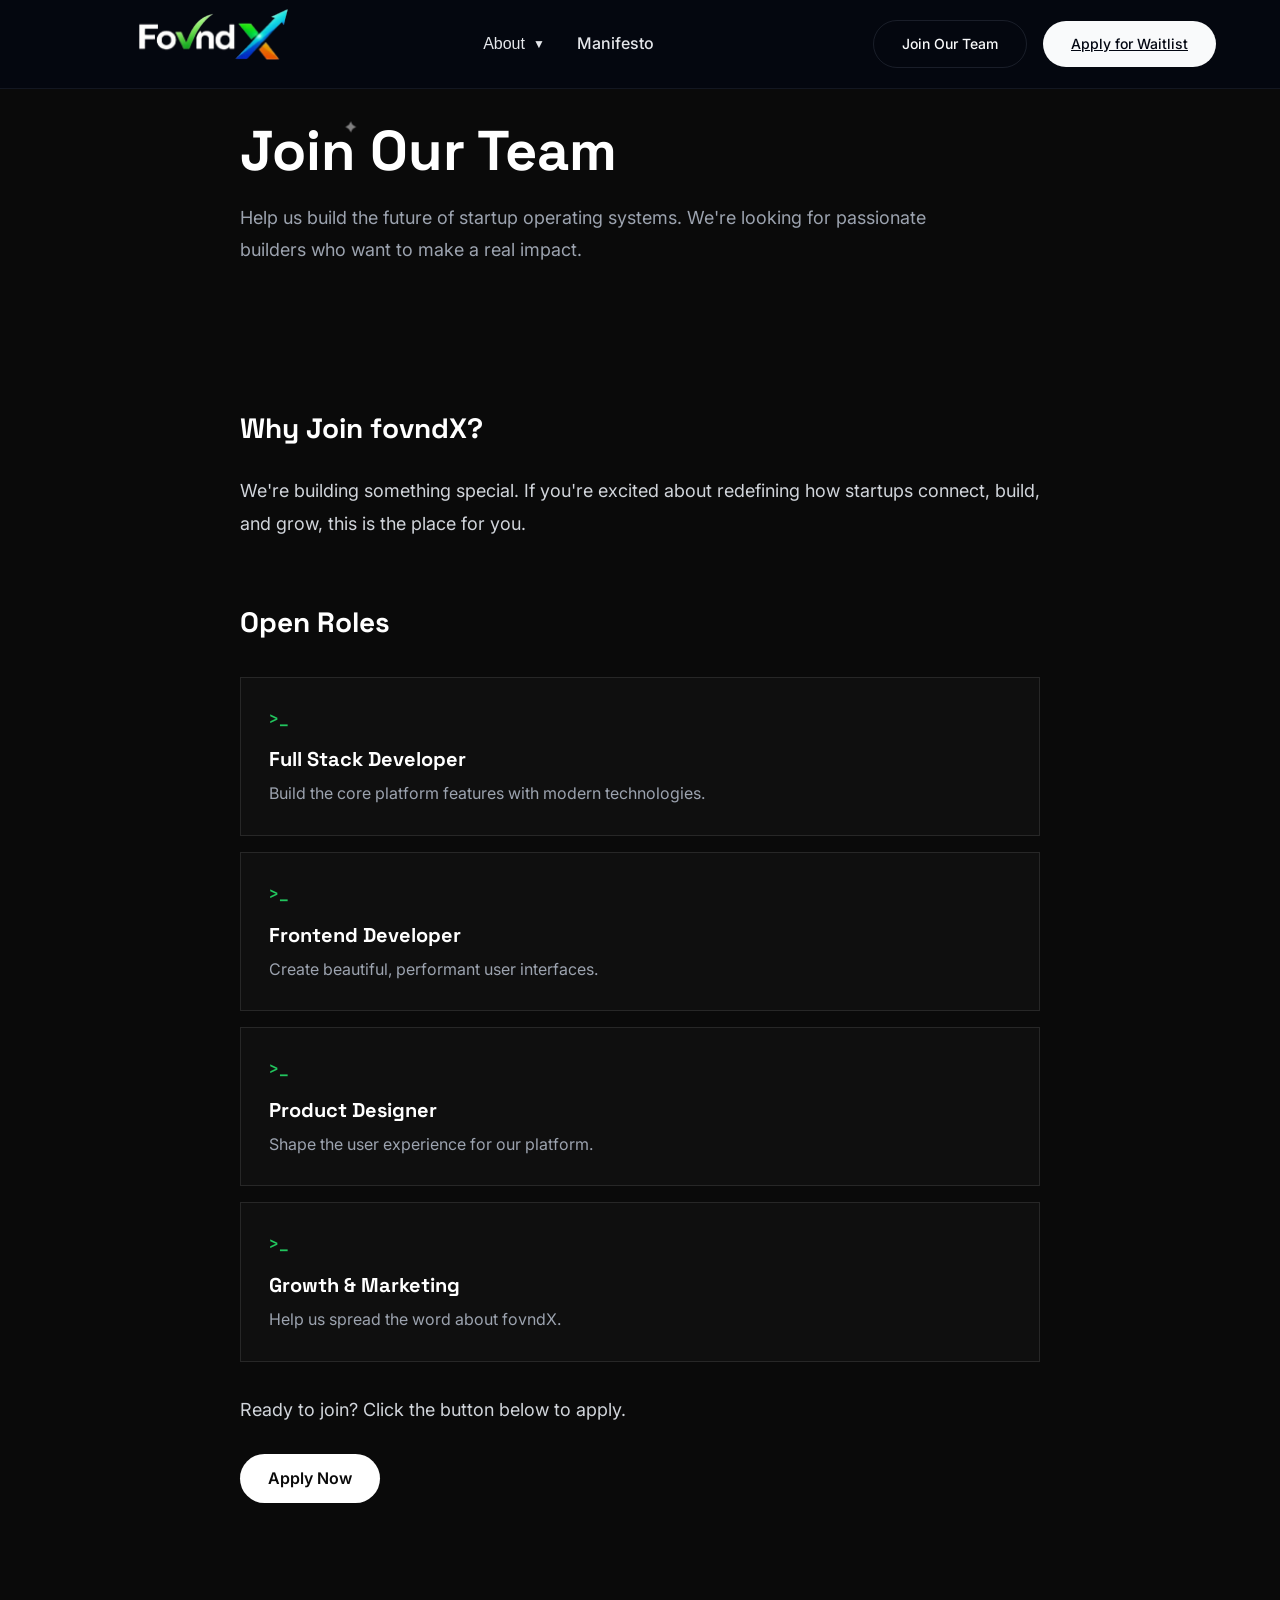
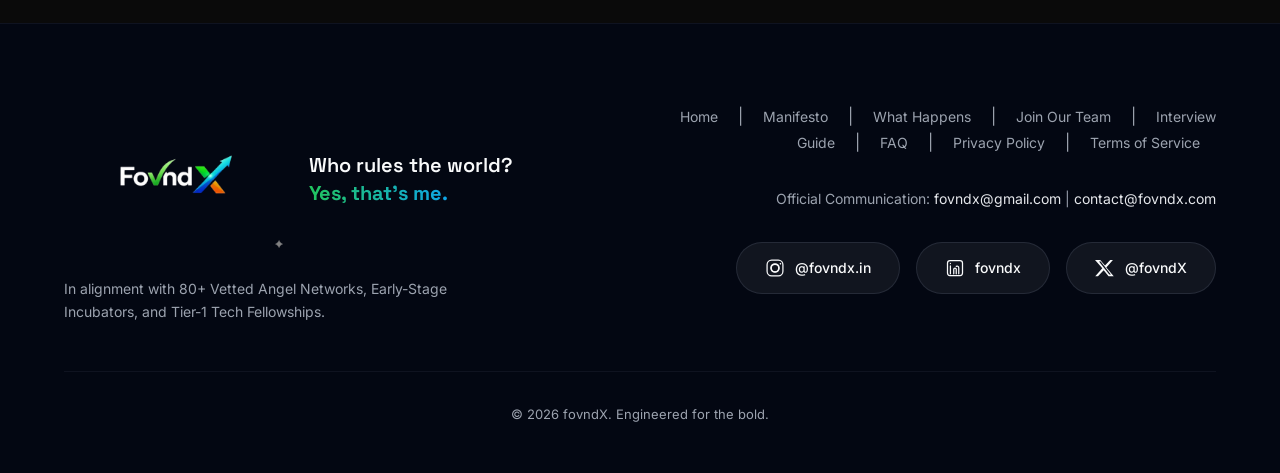
==== commit 11255222: "Update apply.html" ====
--- a/apply.html
+++ b/apply.html
@@ -4,8 +4,26 @@
     <meta charset="UTF-8">
     <meta name="viewport" content="width=device-width, initial-scale=1.0">
     <title>Join Our Team | fovndX</title>
+    <link rel="icon" type="image/x-icon" href="/favicon.ico">
+    <link rel="shortcut icon" href="/favicon.ico" type="image/x-icon">
+    <link rel="icon" type="image/png" sizes="16x16" href="/favicon-16x16.png">
+    <link rel="icon" type="image/png" sizes="32x32" href="/favicon-32x32.png">
+    <link rel="icon" type="image/png" sizes="96x96" href="/favicon-96x96.png">
+    <link rel="apple-touch-icon" sizes="57x57" href="/apple-icon-57x57.png">
+    <link rel="apple-touch-icon" sizes="60x60" href="/apple-icon-60x60.png">
+    <link rel="apple-touch-icon" sizes="72x72" href="/apple-icon-72x72.png">
+    <link rel="apple-touch-icon" sizes="76x76" href="/apple-icon-76x76.png">
+    <link rel="apple-touch-icon" sizes="114x114" href="/apple-icon-114x114.png">
+    <link rel="apple-touch-icon" sizes="120x120" href="/apple-icon-120x120.png">
+    <link rel="apple-touch-icon" sizes="144x144" href="/apple-icon-144x144.png">
+    <link rel="apple-touch-icon" sizes="152x152" href="/apple-icon-152x152.png">
+    <link rel="apple-touch-icon" sizes="180x180" href="/apple-icon-180x180.png">
+    <link rel="manifest" href="/manifest.json">
+    <meta name="msapplication-TileColor" content="#000000">
+    <meta name="msapplication-TileImage" content="/ms-icon-144x144.png">
+    <meta name="theme-color" content="#000000">
     <link href="https://fonts.googleapis.com/css2?family=Inter:wght@300;400;500;600;700&family=Space+Grotesk:wght@400;500;600;700&family=JetBrains+Mono:wght@400;500;600;700&display=swap" rel="stylesheet">
-    <link rel="stylesheet" href="styles.css">
+    <link rel="stylesheet" href="/styles.css">
 </head>
 <body>
     <!-- Navbar -->
@@ -142,6 +160,12 @@
                                 </svg>
                                 <span class="social-text">fovndx</span>
                             </a>
+                            <a href="https://x.com/fovndX" target="_blank" rel="noopener noreferrer" class="social-link">
+                                <svg class="social-icon" width="20" height="20" viewBox="0 0 24 24" fill="none" xmlns="http://www.w3.org/2000/svg">
+                                    <path d="M18.244 2.25H21.512L13.603 11.25L22.5 21.75H16.308L10.415 14.569L3.561 21.75H0.293L8.776 12.284L0 2.25H6.288L11.967 8.963L18.244 2.25ZM17.101 19.65H19.043L6.861 4.2H4.816L17.101 19.65Z" fill="currentColor"/>
+                                </svg>
+                                <span class="social-text">@fovndX</span>
+                            </a>
                         </div>
                     </div>
                 </div>
@@ -154,4 +178,4 @@
 
     <script src="script.js"></script>
 </body>
-</html>+</html>
